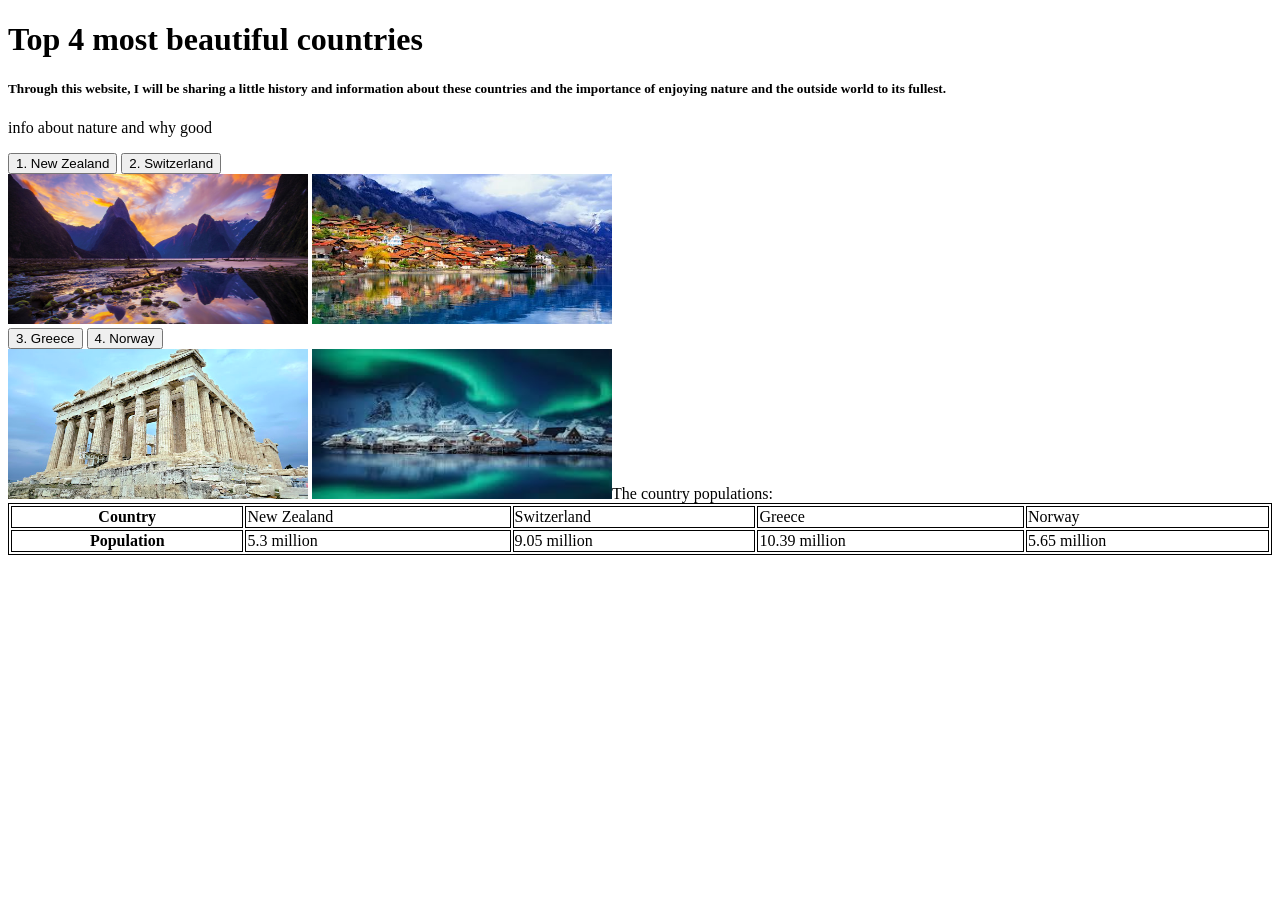
==== index.html @ 6ff22dee "finished the info on all the pages" ====
<!DOCTYPE html>
<html>
  <head>
    <title>My CSF Home Page</title>
  </head>
  <body>

    <h1>Top 4 most beautiful countries</h1>
    <h5>Through this website, I will be sharing a little history and information about these countries and the importance of enjoying nature and the outside world to its fullest.</h5>
    <p>info about nature and why good</p>
    <button type="button" onclick="window.location.href='https://orange-guacamole-4j4g5qvqx6p5hjvxq-3000.app.github.dev/NZ.html?serverWindowId=4725e8ec-c309-480e-b096-12d55b1a9894'">1. New Zealand</button>
    <button type="button" onclick="window.location.href='https://orange-guacamole-4j4g5qvqx6p5hjvxq-3000.app.github.dev/SZ.html?serverWindowId=6ea5ab58-0e53-4532-a305-6fa2ce8de130'">2. Switzerland</button>
    <br>
    <img src = "image/New Zealand.jpg" alt = "picture of New Zealand" style = "width:300px;height:150px">
    <img src = "image/Switzerland river and houses.jpeg" alt = "Picture of Switzerland river and houses" style = "width: 300px;height:150px">
    <br>
    <button type="button" onclick="window.location.href='https://orange-guacamole-4j4g5qvqx6p5hjvxq-3000.app.github.dev/GR.html?serverWindowId=c736a05f-4d05-4bee-b4b9-729c1b61f494'">3. Greece</button>
    <button type="button" onclick="window.location.href='https://orange-guacamole-4j4g5qvqx6p5hjvxq-3000.app.github.dev/NW.html?serverWindowId=475fcee7-cf9e-422c-a920-ff8ddb710457'">4. Norway</button>
    <br>
    <img src = "image/The acropolis.jpg" alt = "Greek Athens Acropolis" style = "width: 300px; height:150px">
    <img src = "image/northern lights snowy.jpeg" alt = "Snowy view with Norhtern Lights in Norway" style = "width: 300px; height: 150px"
    <h4>The country populations:</h4>
    <style>
        table, th, td {
        border: solid 1px black;
        }

    </style>
    <table style="width:100%">
        <tr>
            <th>Country</th>
            <td>New Zealand</td>
            <td>Switzerland</td>
            <td>Greece</td>
            <td>Norway</td>
        </tr>
        <tr>
            <th>Population</th>
            <td>5.3 million</td>
            <td>9.05 million</td>
            <td>10.39 million</td>
            <td>5.65 million</td>
        </tr>
    </table>
  </body>
</html>
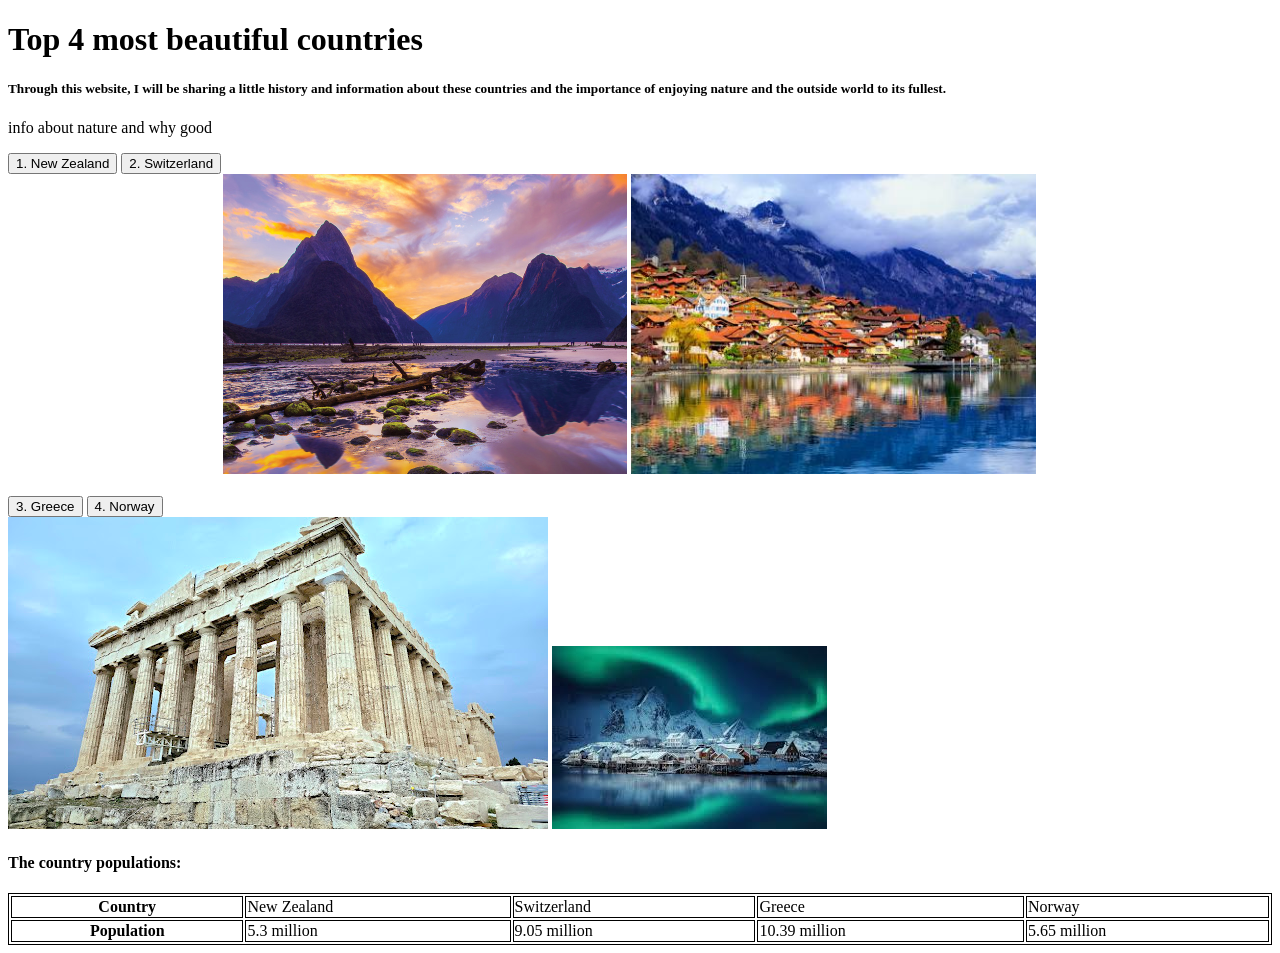
==== commit ab0e56f1: "fixed formatting a bit" ====
--- a/index.html
+++ b/index.html
@@ -1,6 +1,7 @@
 <!DOCTYPE html>
 <html>
   <head>
+    <link rel = "stylesheet" href = "styles.css">
     <title>My CSF Home Page</title>
   </head>
   <body>
@@ -8,17 +9,23 @@
     <h1>Top 4 most beautiful countries</h1>
     <h5>Through this website, I will be sharing a little history and information about these countries and the importance of enjoying nature and the outside world to its fullest.</h5>
     <p>info about nature and why good</p>
-    <button type="button" onclick="window.location.href='https://orange-guacamole-4j4g5qvqx6p5hjvxq-3000.app.github.dev/NZ.html?serverWindowId=4725e8ec-c309-480e-b096-12d55b1a9894'">1. New Zealand</button>
-    <button type="button" onclick="window.location.href='https://orange-guacamole-4j4g5qvqx6p5hjvxq-3000.app.github.dev/SZ.html?serverWindowId=6ea5ab58-0e53-4532-a305-6fa2ce8de130'">2. Switzerland</button>
+    <button type="button" onclick="window.location.href='NZ.html'">1. New Zealand</button>
+    <button type="button" onclick="window.location.href='SZ.html'"> 2. Switzerland </button>
     <br>
-    <img src = "image/New Zealand.jpg" alt = "picture of New Zealand" style = "width:300px;height:150px">
-    <img src = "image/Switzerland river and houses.jpeg" alt = "Picture of Switzerland river and houses" style = "width: 300px;height:150px">
+    <div class = "container">
+    <div class = "top">
+      <img src = "image/New Zealand.jpg" alt = "picture of New Zealand">
+      <img src = "image/Switzerland river and houses.jpeg" alt = "Picture of Switzerland river and houses">
+    </div>
+    </div>
     <br>
-    <button type="button" onclick="window.location.href='https://orange-guacamole-4j4g5qvqx6p5hjvxq-3000.app.github.dev/GR.html?serverWindowId=c736a05f-4d05-4bee-b4b9-729c1b61f494'">3. Greece</button>
-    <button type="button" onclick="window.location.href='https://orange-guacamole-4j4g5qvqx6p5hjvxq-3000.app.github.dev/NW.html?serverWindowId=475fcee7-cf9e-422c-a920-ff8ddb710457'">4. Norway</button>
+    <button type="button" onclick="window.location.href='GR.html'">3. Greece</button>
+    <button type="button" onclick="window.location.href='NW.html'">4. Norway</button>
     <br>
-    <img src = "image/The acropolis.jpg" alt = "Greek Athens Acropolis" style = "width: 300px; height:150px">
-    <img src = "image/northern lights snowy.jpeg" alt = "Snowy view with Norhtern Lights in Norway" style = "width: 300px; height: 150px"
+    <div class = "bottom">
+      <img src = "image/The acropolis.jpg" alt = "Greek Athens Acropolis">
+      <img src = "image/northern lights snowy.jpeg" alt = "Snowy view with Norhtern Lights in Norway">
+    </div>
     <h4>The country populations:</h4>
     <style>
         table, th, td {
--- a/styles.css
+++ b/styles.css
@@ -0,0 +1,43 @@
+/* Add Global styles here */
+.NZimg{
+    float: left;
+    margin: 35px;
+    border-width: 4px;
+    border-color: rgb(28, 28, 90);
+    border-style: solid;
+    border-radius: 10px;
+}
+.home{
+    float: right;
+    margin:15px;
+    border-color: black;
+}
+.zg{
+    margin: 70px;
+    border-radius: 50px;
+    width: 700px;
+    height: 400px
+}
+.sn{
+    margin: 70px;
+    float: right;
+    border-radius: 50px;
+    width: 700px;
+    height: 400px
+}
+
+.top {
+    flex-direction: row;
+}
+
+.top img {
+    width: 40%;
+    height: 300px;
+    object-fit: cover;
+    margin: 0;
+}
+
+.container {
+    padding-left: 17%;
+    width: 80%;
+}
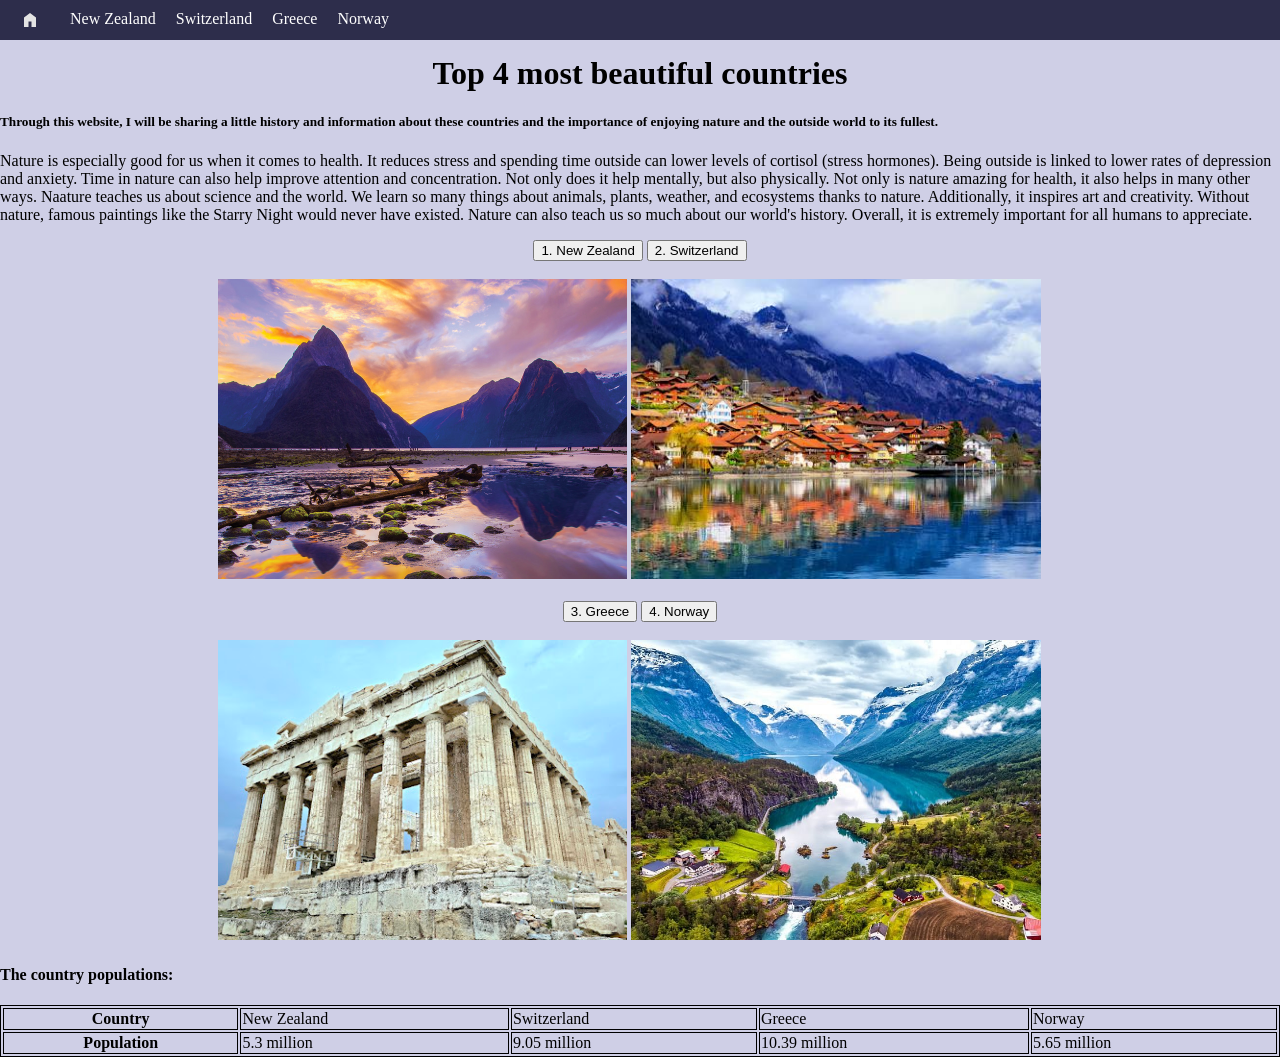
==== commit d070df5e: "added nav bar and some styles" ====
--- a/index.html
+++ b/index.html
@@ -5,26 +5,40 @@
     <title>My CSF Home Page</title>
   </head>
   <body>
-
+    <nav class = "navbar">
+          <ul>
+              <li><a id = homepage href = "index.html"><img class = "homebutton" src = "image/home.svg" alt = "homebutton" style = "width:40px"></a></li>
+              <li><a href = "NZ.html">New Zealand</a></li>
+              <li><a href = "SZ.html">Switzerland</a></li>
+              <li><a href = "GR.html">Greece</a></li>
+              <li><a href = "NW.html">Norway</a></li>
+          </ul>
+    </nav>
     <h1>Top 4 most beautiful countries</h1>
     <h5>Through this website, I will be sharing a little history and information about these countries and the importance of enjoying nature and the outside world to its fullest.</h5>
-    <p>info about nature and why good</p>
+    <p>Nature is especially good for us when it comes to health. It reduces stress and spending time outside can lower levels of cortisol (stress hormones). Being outside is linked to lower rates of depression and anxiety. Time in nature can also help improve attention and concentration. Not only does it help mentally, but also physically. Not only is nature amazing for health, it also helps in many other ways. Naature teaches us about science and the world. We learn so many things about animals, plants, weather, and ecosystems thanks to nature. Additionally, it inspires art and creativity. Without nature, famous paintings like the Starry Night would never have existed. Nature can also teach us so much about our world's history. Overall, it is extremely important for all humans to appreciate.  </p>
+    <center>
     <button type="button" onclick="window.location.href='NZ.html'">1. New Zealand</button>
     <button type="button" onclick="window.location.href='SZ.html'"> 2. Switzerland </button>
+    </center>
     <br>
-    <div class = "container">
+    <div class = "containertop">
     <div class = "top">
       <img src = "image/New Zealand.jpg" alt = "picture of New Zealand">
       <img src = "image/Switzerland river and houses.jpeg" alt = "Picture of Switzerland river and houses">
     </div>
     </div>
     <br>
+    <center>
     <button type="button" onclick="window.location.href='GR.html'">3. Greece</button>
     <button type="button" onclick="window.location.href='NW.html'">4. Norway</button>
+    </center>
     <br>
+    <div class = "containerbottom">
     <div class = "bottom">
       <img src = "image/The acropolis.jpg" alt = "Greek Athens Acropolis">
-      <img src = "image/northern lights snowy.jpeg" alt = "Snowy view with Norhtern Lights in Norway">
+      <img src = "image/norwayRiverGreen.jpg" alt = "Snowy view with Norhtern Lights in Norway">
+    </div>
     </div>
     <h4>The country populations:</h4>
     <style>
--- a/styles.css
+++ b/styles.css
@@ -1,5 +1,9 @@
 /* Add Global styles here */
-.NZimg{
+body{
+    margin: 0px;
+    background-color: rgb(207, 207, 230)
+}
+.NZimg1{
     float: left;
     margin: 35px;
     border-width: 4px;
@@ -7,10 +11,10 @@
     border-style: solid;
     border-radius: 10px;
 }
-.home{
-    float: right;
-    margin:15px;
-    border-color: black;
+
+.homebutton {
+    height: 20px;
+    overflow-y: hidden;
 }
 .zg{
     margin: 70px;
@@ -36,8 +40,49 @@
     object-fit: cover;
     margin: 0;
 }
-
-.container {
+.bottom img {
+    width: 40%;
+    height: 300px;
+    object-fit: cover;
+    margin: 0;
+}
+.containertop {
     padding-left: 17%;
     width: 80%;
-}+}
+.containerbottom {
+    padding-left: 17%;
+    width: 80%;
+}
+.norwayimg{
+    float: right;
+    margin: 20px;
+    border-radius: 15px
+}
+h1 {
+    text-align: center;
+    margin-top: 15px;
+    margin-bottom: 0px;
+}
+.navbar ul{
+    list-style-type: none;
+    background-color: rgb(45, 45, 75);
+    padding: 0px;
+    margin: 0px;
+    overflow: hidden;
+}
+.navbar a{
+    color: white;
+    text-decoration: none;
+    font-size: 16px;
+    padding: 10px;
+    display: flex;
+    text-align: center;
+}
+.navbar a:hover{
+    background-color:rgb(82, 85, 131)
+}
+.navbar li{
+    float: left;
+    margin: 0px;
+}
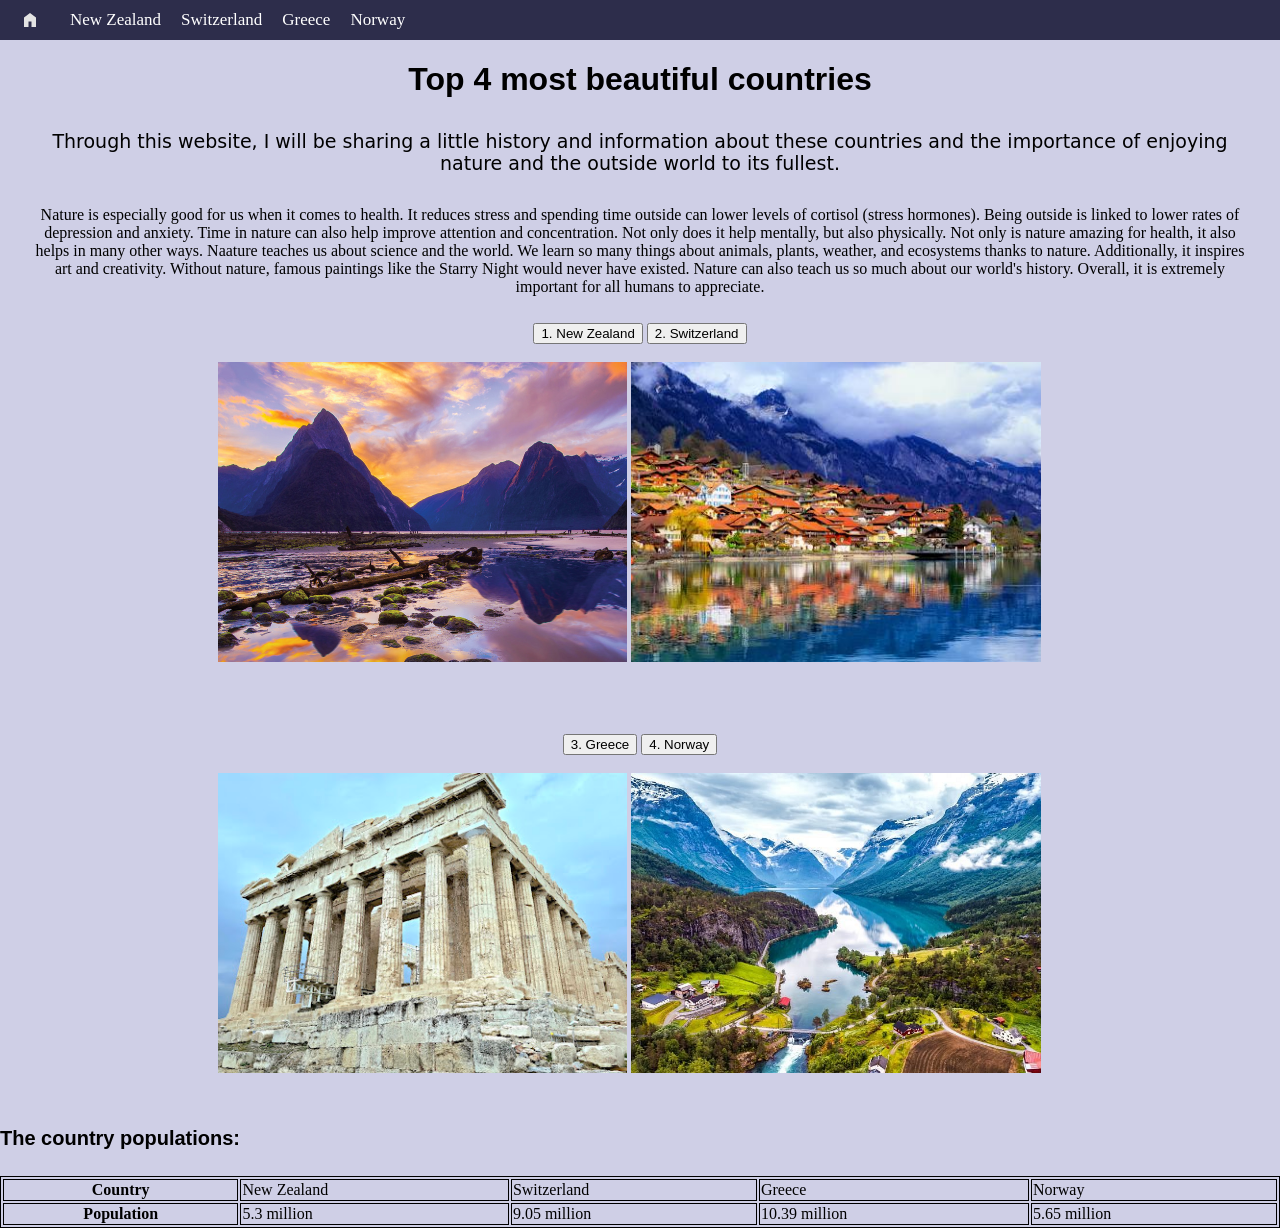
==== commit e18e6359: "added changes to the home bar and styling to NZ tab" ====
--- a/index.html
+++ b/index.html
@@ -15,8 +15,10 @@
           </ul>
     </nav>
     <h1>Top 4 most beautiful countries</h1>
-    <h5>Through this website, I will be sharing a little history and information about these countries and the importance of enjoying nature and the outside world to its fullest.</h5>
+    <div id = "homeDiv">
+    <h5 id = "webExp">Through this website, I will be sharing a little history and information about these countries and the importance of enjoying nature and the outside world to its fullest.</h5>
     <p>Nature is especially good for us when it comes to health. It reduces stress and spending time outside can lower levels of cortisol (stress hormones). Being outside is linked to lower rates of depression and anxiety. Time in nature can also help improve attention and concentration. Not only does it help mentally, but also physically. Not only is nature amazing for health, it also helps in many other ways. Naature teaches us about science and the world. We learn so many things about animals, plants, weather, and ecosystems thanks to nature. Additionally, it inspires art and creativity. Without nature, famous paintings like the Starry Night would never have existed. Nature can also teach us so much about our world's history. Overall, it is extremely important for all humans to appreciate.  </p>
+    </div>
     <center>
     <button type="button" onclick="window.location.href='NZ.html'">1. New Zealand</button>
     <button type="button" onclick="window.location.href='SZ.html'"> 2. Switzerland </button>
@@ -63,5 +65,6 @@
             <td>5.65 million</td>
         </tr>
     </table>
+    <script src = "script.js"></script>
   </body>
 </html>
--- a/styles.css
+++ b/styles.css
@@ -3,14 +3,11 @@
     margin: 0px;
     background-color: rgb(207, 207, 230)
 }
-.NZimg1{
-    float: left;
-    margin: 35px;
-    border-width: 4px;
-    border-color: rgb(28, 28, 90);
-    border-style: solid;
-    border-radius: 10px;
+
+div{
+    margin-bottom: 50px;
 }
+
 
 .homebutton {
     height: 20px;
@@ -59,10 +56,26 @@
     margin: 20px;
     border-radius: 15px
 }
+#webExp{
+    font-weight: normal;
+    font-size: 19px;
+    font-family:system-ui, -apple-system, BlinkMacSystemFont, 'Segoe UI', Roboto, Oxygen, Ubuntu, Cantarell, 'Open Sans', 'Helvetica Neue', sans-serif
+}
+#homeDiv{
+    margin: 27px;
+    text-align: center;
+}
 h1 {
     text-align: center;
-    margin-top: 15px;
     margin-bottom: 0px;
+    font-family:'Franklin Gothic Medium', 'Arial Narrow', Arial, sans-serif
+}
+.navbar {
+    position: sticky;
+    top: 0;
+    width: 100%;
+    transition: top 0.4s;
+    display: block;
 }
 .navbar ul{
     list-style-type: none;
@@ -74,7 +87,7 @@
 .navbar a{
     color: white;
     text-decoration: none;
-    font-size: 16px;
+    font-size: 17px;
     padding: 10px;
     display: flex;
     text-align: center;
@@ -86,3 +99,51 @@
     float: left;
     margin: 0px;
 }
+h4 {
+    font-size: 20px;
+    font-family: 'Franklin Gothic Medium', 'Arial Narrow', Arial, sans-serif;
+}
+.NZlist {
+    font-size: 15px;
+    font-family:Verdana, Geneva, Tahoma, sans-serif;
+    line-height: 2;
+    width: 75%;
+
+}
+.NZh4{
+    clear: left;
+    margin-top: 50px;
+}
+.NZdiv{
+    margin: 50px;
+    clear: left;
+    display: flex;
+}
+.NZimg2{
+    width: 50%;
+    border-radius: 20px;
+    border-width: 4px;
+    border-color: rgb(28, 28, 90);
+    border-style: solid;
+    float: right;
+    margin: 50px;
+}
+
+.NZimg1{
+    float: left;
+    margin-right: 30px;
+    margin-left: 30px;
+    border-width: 4px;
+    border-color: rgb(28, 28, 90);
+    border-style: solid;
+    border-radius: 10px;
+    width: 40%;
+}
+
+.NZtext{
+    margin-left: 40px;
+    margin-right: 40px;
+    padding-left: 30px;
+    padding-right: 30px;
+    font-size: 18px;
+    font-family:Verdana, Geneva, Tahoma, sans-serif
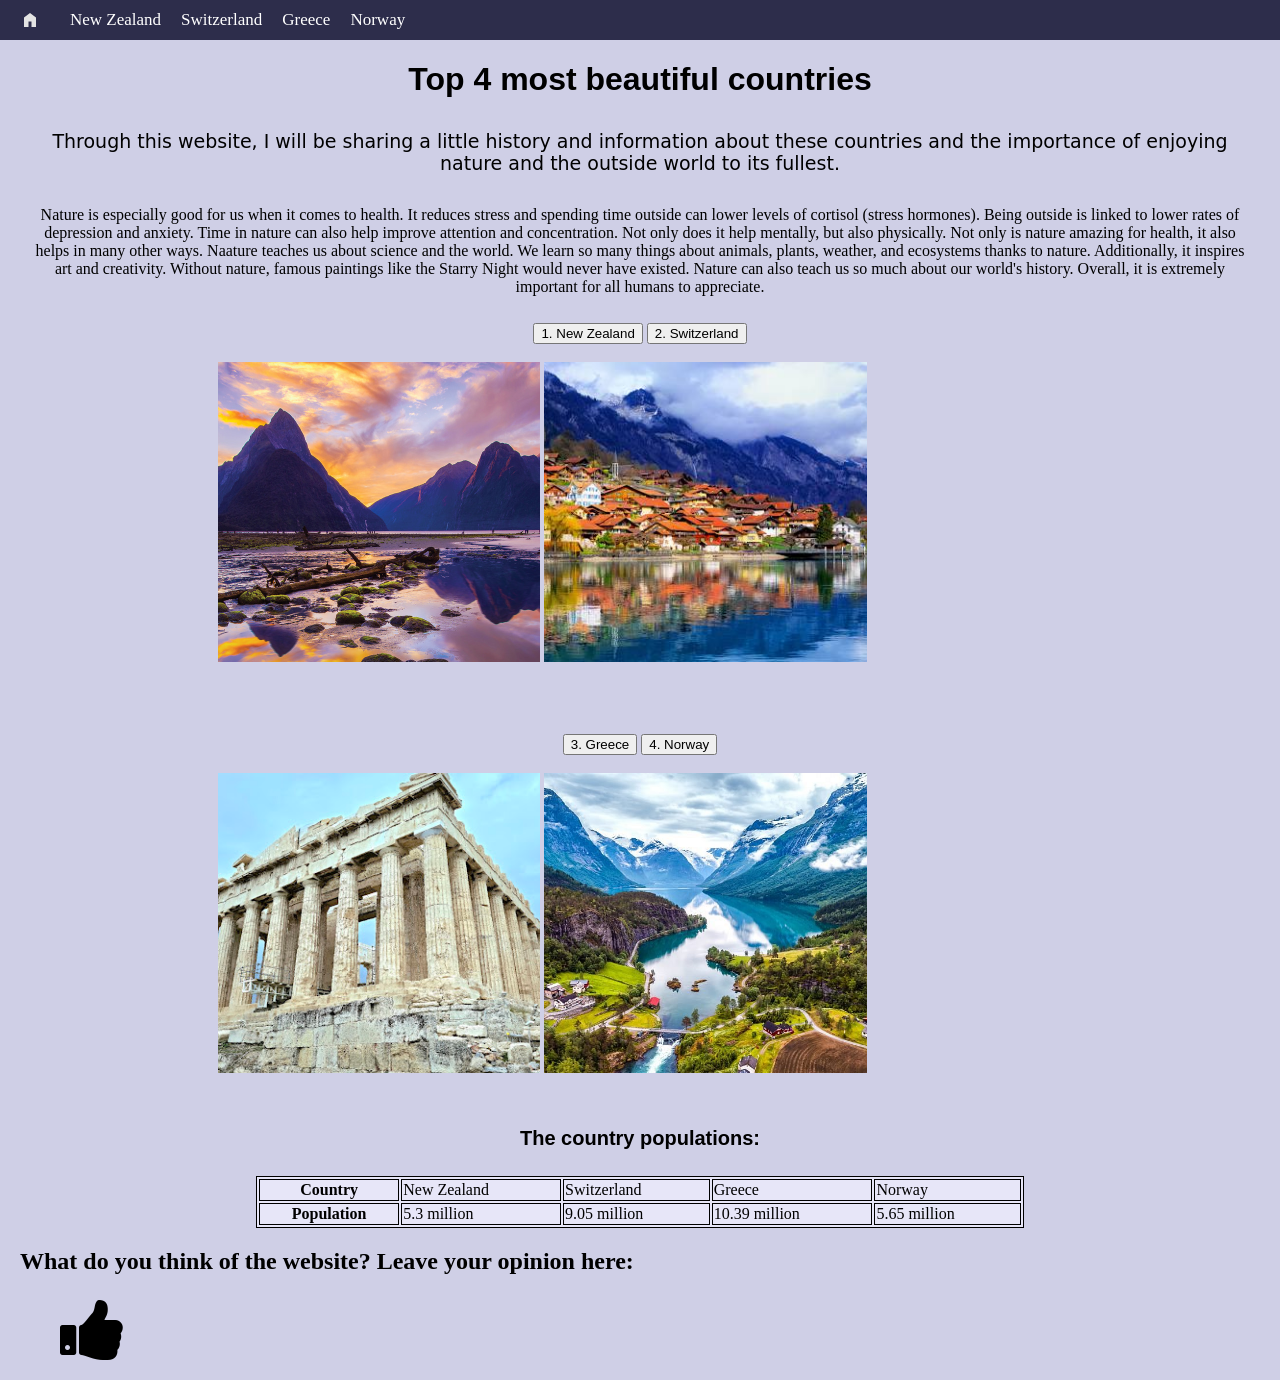
==== commit bed7e249: "added a thumbs up and thumbs down, also a picture comparison." ====
--- a/index.html
+++ b/index.html
@@ -42,14 +42,22 @@
       <img src = "image/norwayRiverGreen.jpg" alt = "Snowy view with Norhtern Lights in Norway">
     </div>
     </div>
+    <center>
     <h4>The country populations:</h4>
+    </center>
+    <center>
     <style>
         table, th, td {
         border: solid 1px black;
+        margin: 20px;
+        background-color: rgb(231, 230, 248)
+        }
+        h2{
+          margin: 20px;
         }
 
     </style>
-    <table style="width:100%">
+    <table style="width:60%">
         <tr>
             <th>Country</th>
             <td>New Zealand</td>
@@ -65,6 +73,12 @@
             <td>5.65 million</td>
         </tr>
     </table>
+    </center>
+    <h2>What do you think of the website? Leave your opinion here:</h2>
+    <div>
+    <link rel="stylesheet" href="https://cdnjs.cloudflare.com/ajax/libs/font-awesome/4.7.0/css/font-awesome.min.css">
+   <i onclick="myFunction(this)" class="fa fa-thumbs-up" style="font-size:70px;"></i>
+   </div>
     <script src = "script.js"></script>
   </body>
 </html>
--- a/styles.css
+++ b/styles.css
@@ -138,6 +138,7 @@
     border-style: solid;
     border-radius: 10px;
     width: 40%;
+    height: 20%;
 }
 
 .NZtext{
@@ -146,4 +147,68 @@
     padding-left: 30px;
     padding-right: 30px;
     font-size: 18px;
-    font-family:Verdana, Geneva, Tahoma, sans-serif+    font-family:Verdana, Geneva, Tahoma, sans-serif;
+    float: right;
+
+}
+
+.fa {
+  cursor: pointer;
+  user-select: none;
+  float: left;
+  margin-left: 60px;
+  margin-bottom: 15px;
+}
+
+.fa:hover {
+  color: rgb(157, 103, 8);
+}
+
+* {box-sizing: border-box;}
+
+.img-comp-container {
+  position: relative;
+  height: 200px; /*should be the same height as the images*/
+  width: 600px; /* or smaller if needed */
+  flex-shrink: 0;
+}
+.img-comp-container img{
+    float: left;
+    margin-right: 30px;
+    margin-left: 30px;
+    border-width: 4px;
+    border-color: rgb(28, 28, 90);
+    border-style: solid;
+    border-radius: 10px;
+}
+
+.img-comp-img {
+  position: absolute;
+  width: auto;
+  height: auto;
+  overflow:hidden;
+}
+
+.img-comp-img img {
+  display:block;
+  vertical-align:middle;
+}
+
+.img-comp-slider {
+  position: absolute;
+  z-index:9;
+  cursor: ew-resize;
+  /*set the appearance of the slider:*/
+  width: 40px;
+  height: 40px;
+  background-color: #2196F3;
+  opacity: 0.7;
+  border-radius: 50%;
+}
+
+.NZwrapper{
+    float: left;
+    display: flex;
+    align-items: flex-start;
+    gap: 30px; /* cleaner than margin */
+}
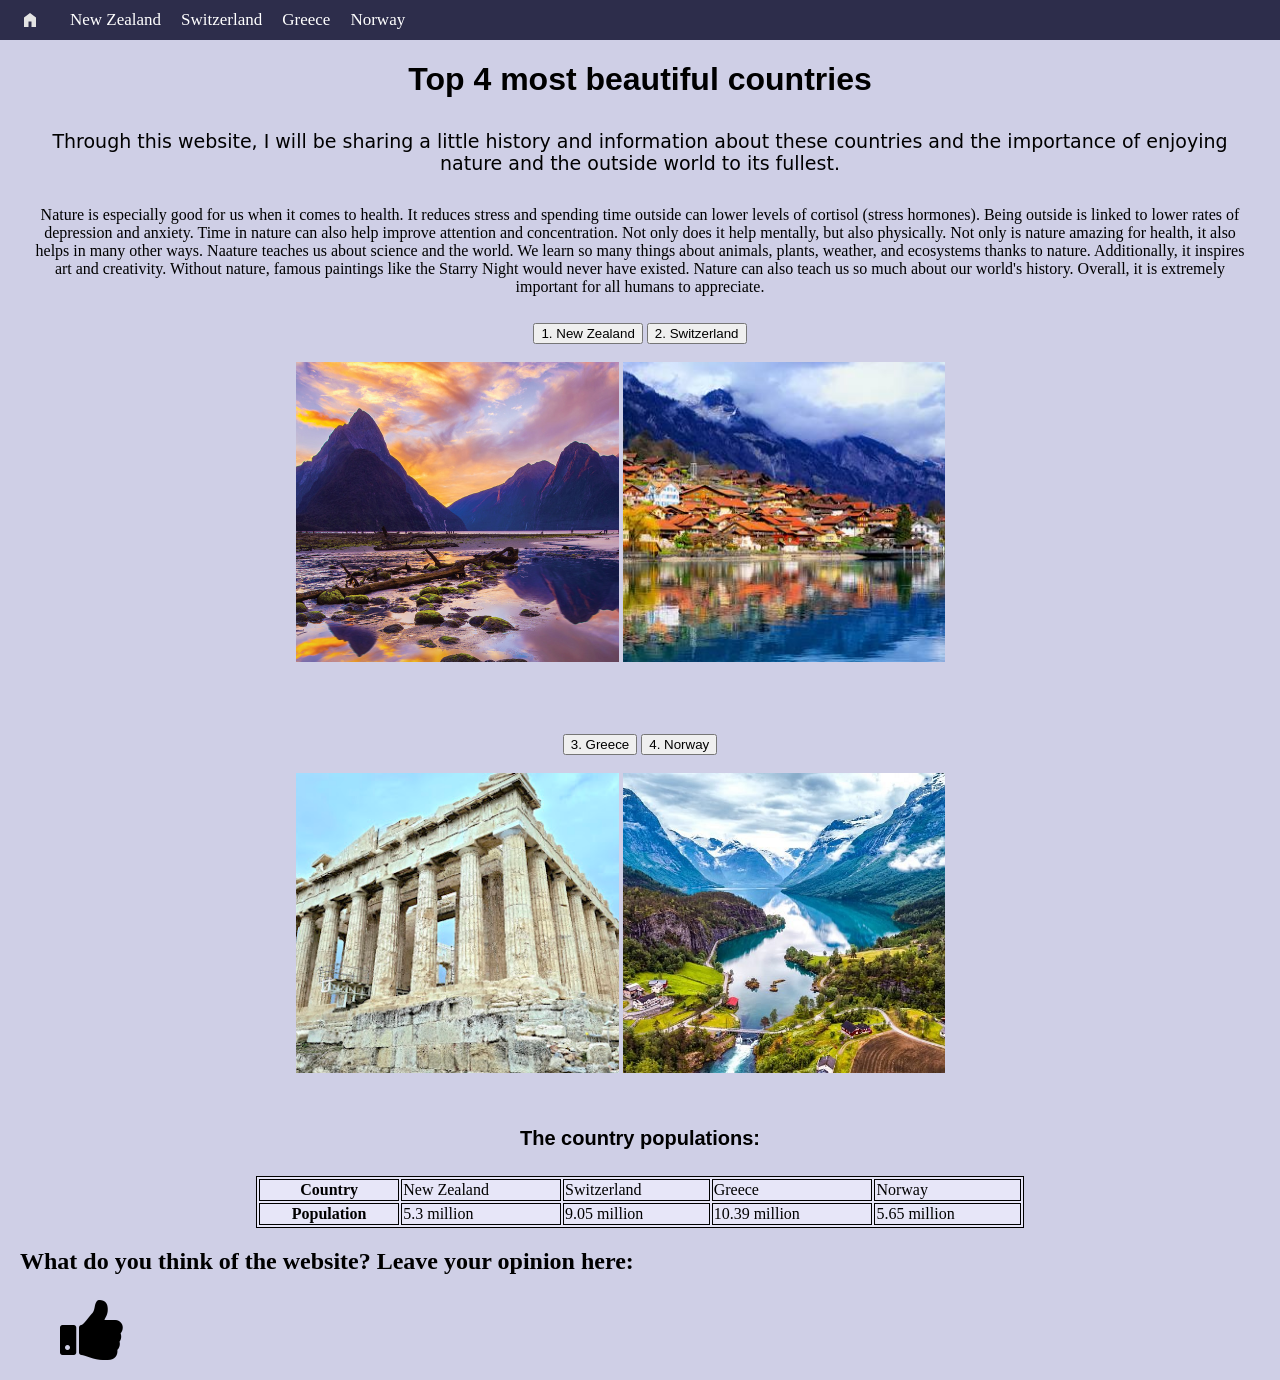
==== commit 7efad831: "changing some things on home page" ====
--- a/index.html
+++ b/index.html
@@ -26,8 +26,10 @@
     <br>
     <div class = "containertop">
     <div class = "top">
+    <center>
       <img src = "image/New Zealand.jpg" alt = "picture of New Zealand">
       <img src = "image/Switzerland river and houses.jpeg" alt = "Picture of Switzerland river and houses">
+    </center>
     </div>
     </div>
     <br>
@@ -38,8 +40,10 @@
     <br>
     <div class = "containerbottom">
     <div class = "bottom">
+    <center>
       <img src = "image/The acropolis.jpg" alt = "Greek Athens Acropolis">
       <img src = "image/norwayRiverGreen.jpg" alt = "Snowy view with Norhtern Lights in Norway">
+    </center>
     </div>
     </div>
     <center>
--- a/styles.css
+++ b/styles.css
@@ -29,6 +29,7 @@
 
 .top {
     flex-direction: row;
+    
 }
 
 .top img {
@@ -112,15 +113,15 @@
 }
 .NZh4{
     clear: left;
-    margin-top: 50px;
+    margin-top: 120px;
 }
 .NZdiv{
-    margin: 50px;
+    margin-left: 40px;
     clear: left;
     display: flex;
 }
 .NZimg2{
-    width: 50%;
+    width: 50vw;
     border-radius: 20px;
     border-width: 4px;
     border-color: rgb(28, 28, 90);
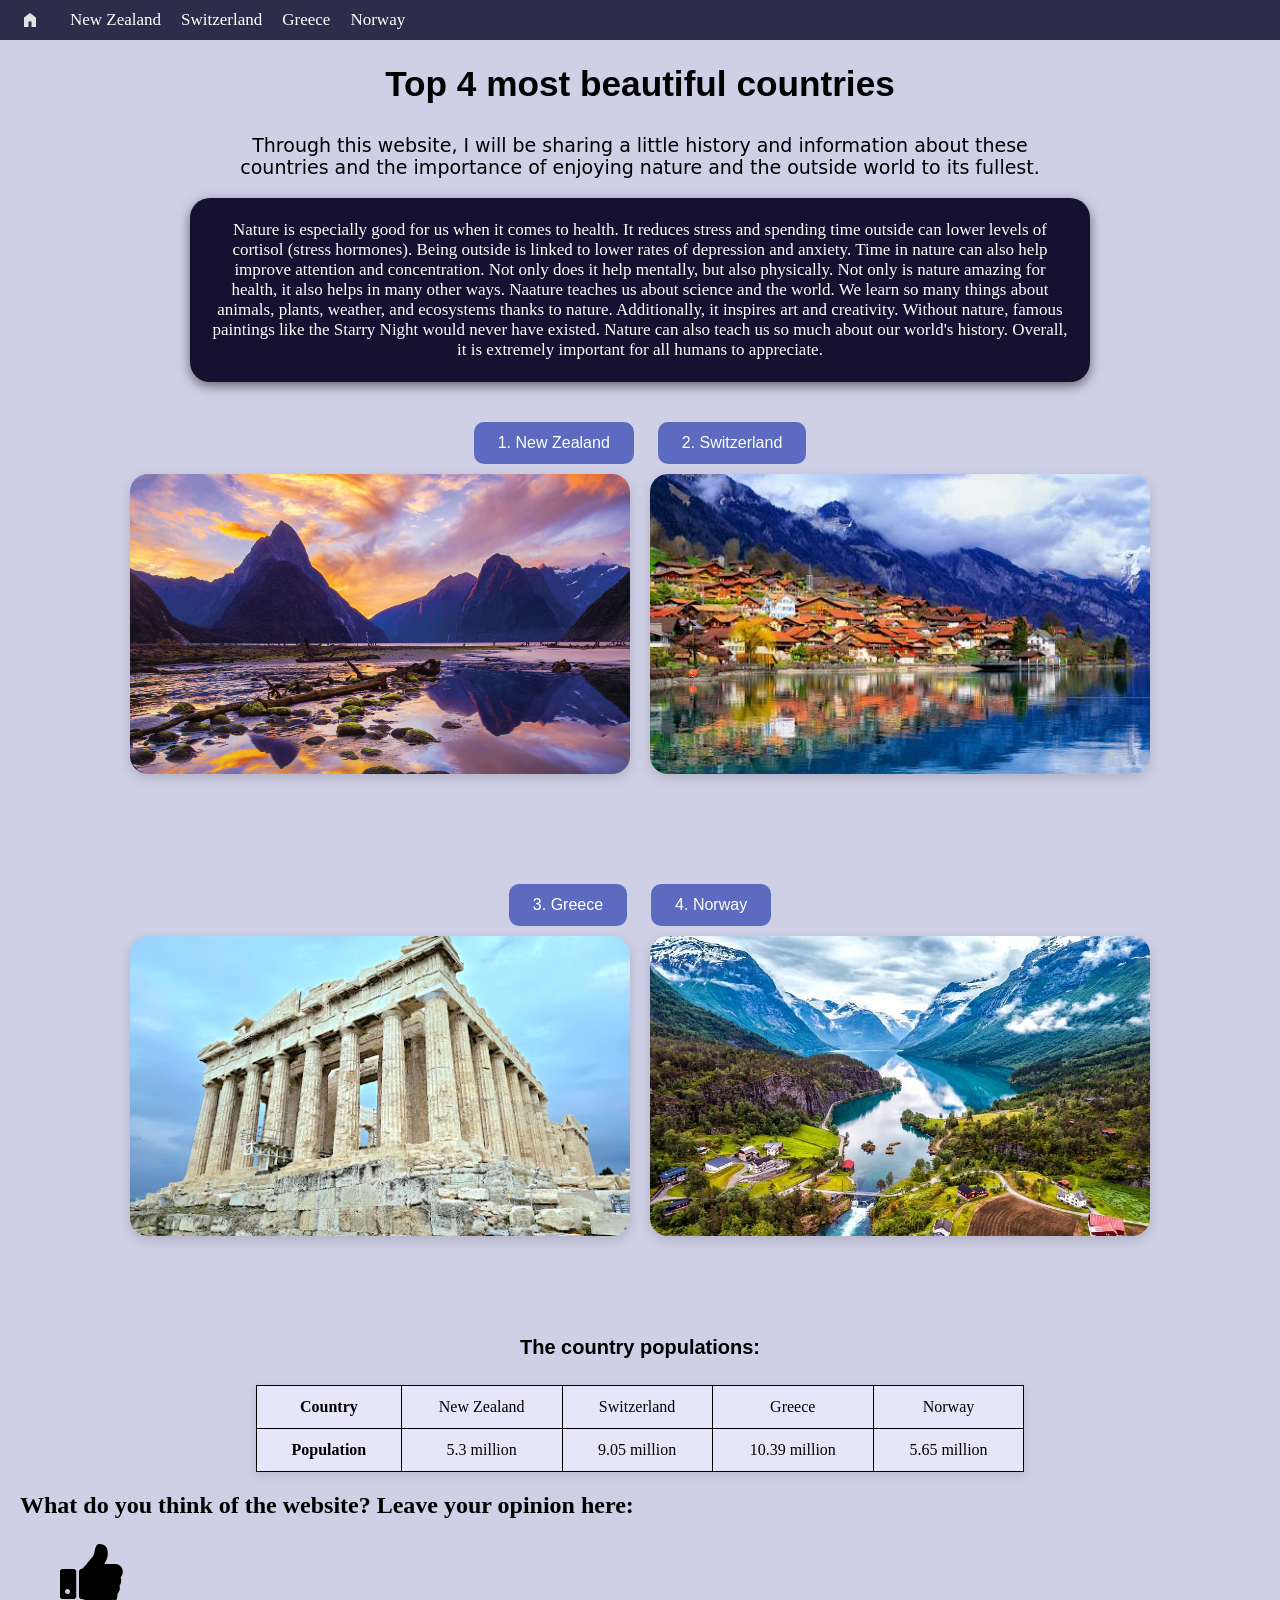
==== commit 7a07d2b6: "edited homepage to make it look a lot nicer" ====
--- a/index.html
+++ b/index.html
@@ -17,13 +17,12 @@
     <h1>Top 4 most beautiful countries</h1>
     <div id = "homeDiv">
     <h5 id = "webExp">Through this website, I will be sharing a little history and information about these countries and the importance of enjoying nature and the outside world to its fullest.</h5>
-    <p>Nature is especially good for us when it comes to health. It reduces stress and spending time outside can lower levels of cortisol (stress hormones). Being outside is linked to lower rates of depression and anxiety. Time in nature can also help improve attention and concentration. Not only does it help mentally, but also physically. Not only is nature amazing for health, it also helps in many other ways. Naature teaches us about science and the world. We learn so many things about animals, plants, weather, and ecosystems thanks to nature. Additionally, it inspires art and creativity. Without nature, famous paintings like the Starry Night would never have existed. Nature can also teach us so much about our world's history. Overall, it is extremely important for all humans to appreciate.  </p>
+    <p id = "natureindex" >Nature is especially good for us when it comes to health. It reduces stress and spending time outside can lower levels of cortisol (stress hormones). Being outside is linked to lower rates of depression and anxiety. Time in nature can also help improve attention and concentration. Not only does it help mentally, but also physically. Not only is nature amazing for health, it also helps in many other ways. Naature teaches us about science and the world. We learn so many things about animals, plants, weather, and ecosystems thanks to nature. Additionally, it inspires art and creativity. Without nature, famous paintings like the Starry Night would never have existed. Nature can also teach us so much about our world's history. Overall, it is extremely important for all humans to appreciate.  </p>
     </div>
     <center>
     <button type="button" onclick="window.location.href='NZ.html'">1. New Zealand</button>
     <button type="button" onclick="window.location.href='SZ.html'"> 2. Switzerland </button>
     </center>
-    <br>
     <div class = "containertop">
     <div class = "top">
     <center>
@@ -32,12 +31,10 @@
     </center>
     </div>
     </div>
-    <br>
     <center>
     <button type="button" onclick="window.location.href='GR.html'">3. Greece</button>
     <button type="button" onclick="window.location.href='NW.html'">4. Norway</button>
     </center>
-    <br>
     <div class = "containerbottom">
     <div class = "bottom">
     <center>
--- a/styles.css
+++ b/styles.css
@@ -7,70 +7,114 @@
 div{
     margin-bottom: 50px;
 }
-
-
+button {
+    padding: 12px 24px;
+    margin: 10px; 
+    border: none;
+    border-radius: 10px;
+    background-color: #5c6bc0;
+    color: white;
+    font-size: 16px;
+    cursor: pointer;
+    transition: background-color 0.3s ease, transform 0.2s ease; 
+}
+button:hover {
+    background-color: #3f51b5;
+    transform: translateY(-2px);
+}
+table {
+    width: 60%;
+    max-width: 800px; 
+    margin: 20px auto;
+    border-collapse: collapse; 
+    background-color: rgb(231, 230, 248);
+    box-shadow: 0 4px 10px rgba(0, 0, 0, 0.1);
+}
+th, td {
+    border: solid 1px black;
+    padding: 12px;
+    text-align: center; 
+}
+
+#natureindex {
+    max-width: 900px;
+    margin: 0 auto;
+    font-size: 17px;
+    padding: 22px;
+    color: white;
+    background-color: rgb(22, 16, 49);
+    border-radius: 20px;
+    box-shadow: 0 4px 12px rgba(0, 0, 0, 0.5);
+}
 .homebutton {
     height: 20px;
     overflow-y: hidden;
 }
-.zg{
-    margin: 70px;
-    border-radius: 50px;
+.zg,
+.sn{
+    margin: 40px auto;
+    display: block; 
+    border-radius: 20px;
     width: 700px;
-    height: 400px
-}
-.sn{
-    margin: 70px;
-    float: right;
-    border-radius: 50px;
-    width: 700px;
-    height: 400px
-}
-
-.top {
-    flex-direction: row;
-    
-}
-
-.top img {
-    width: 40%;
+    max-width: 90%;
+    height: 400px;
+    object-fit: cover;
+}
+
+.top center,
+.bottom center {
+    display: flex;
+    justify-content: center;
+    gap: 20px;
+    flex-wrap: wrap; 
+    width: 100%; 
+    margin: 0 auto; 
+}
+
+.top img,
+.bottom img {
+    width: 500px; 
     height: 300px;
     object-fit: cover;
+    display: block; 
+    border-radius: 18px;
     margin: 0;
-}
-.bottom img {
-    width: 40%;
-    height: 300px;
-    object-fit: cover;
-    margin: 0;
-}
+    box-shadow: 0 4px 12px rgba(0, 0, 0, 0.15);
+}
+
 .containertop {
-    padding-left: 17%;
-    width: 80%;
-}
+    width: 100%;
+    padding: 0; 
+    display: flex;
+    justify-content: center;
+}
+
 .containerbottom {
-    padding-left: 17%;
-    width: 80%;
-}
-.norwayimg{
-    float: right;
-    margin: 20px;
-    border-radius: 15px
+    width: 100%;
+    padding: 0; 
+    display: flex; 
+    justify-content: center;
 }
 #webExp{
     font-weight: normal;
     font-size: 19px;
-    font-family:system-ui, -apple-system, BlinkMacSystemFont, 'Segoe UI', Roboto, Oxygen, Ubuntu, Cantarell, 'Open Sans', 'Helvetica Neue', sans-serif
+    font-family: system-ui, -apple-system, BlinkMacSystemFont, 'Segoe UI', Roboto, Oxygen, Ubuntu, Cantarell, 'Open Sans', 'Helvetica Neue', sans-serif;
+    max-width: 850px;
+    margin: 0 auto 20px auto;
 }
 #homeDiv{
-    margin: 27px;
-    text-align: center;
+    margin: 30px auto;
+    text-align: center;
+    max-width: 1000px;
+
 }
 h1 {
     text-align: center;
     margin-bottom: 0px;
-    font-family:'Franklin Gothic Medium', 'Arial Narrow', Arial, sans-serif
-}
+    font-family:'Franklin Gothic Medium', 'Arial Narrow', Arial, sans-serif;
+    font-size: 2.2rem;
+}
+
 .navbar {
     position: sticky;
     top: 0;
@@ -120,8 +164,8 @@
     clear: left;
     display: flex;
 }
-.NZimg2{
-    width: 50vw;
+.img2{
+    width: 43vw;
     border-radius: 20px;
     border-width: 4px;
     border-color: rgb(28, 28, 90);
@@ -130,7 +174,7 @@
     margin: 50px;
 }
 
-.NZimg1{
+.img1{
     float: left;
     margin-right: 30px;
     margin-left: 30px;
@@ -150,7 +194,10 @@
     font-size: 18px;
     font-family:Verdana, Geneva, Tahoma, sans-serif;
     float: right;
-
+}
+.text2{
+    font-size: 18px;
+    font-family: Verdana, Geneva, Tahoma, sans-serif
 }
 
 .fa {
@@ -187,12 +234,12 @@
   position: absolute;
   width: auto;
   height: auto;
-  overflow:hidden;
+  overflow: hidden;
 }
 
 .img-comp-img img {
   display:block;
-  vertical-align:middle;
+  vertical-align: middle;
 }
 
 .img-comp-slider {
@@ -212,4 +259,11 @@
     display: flex;
     align-items: flex-start;
     gap: 30px; /* cleaner than margin */
-}+}
+
+h6{
+    font-weight: normal;
+    text-align: center;
+    font-size: 14px;
+    font-style: italic;
+}
